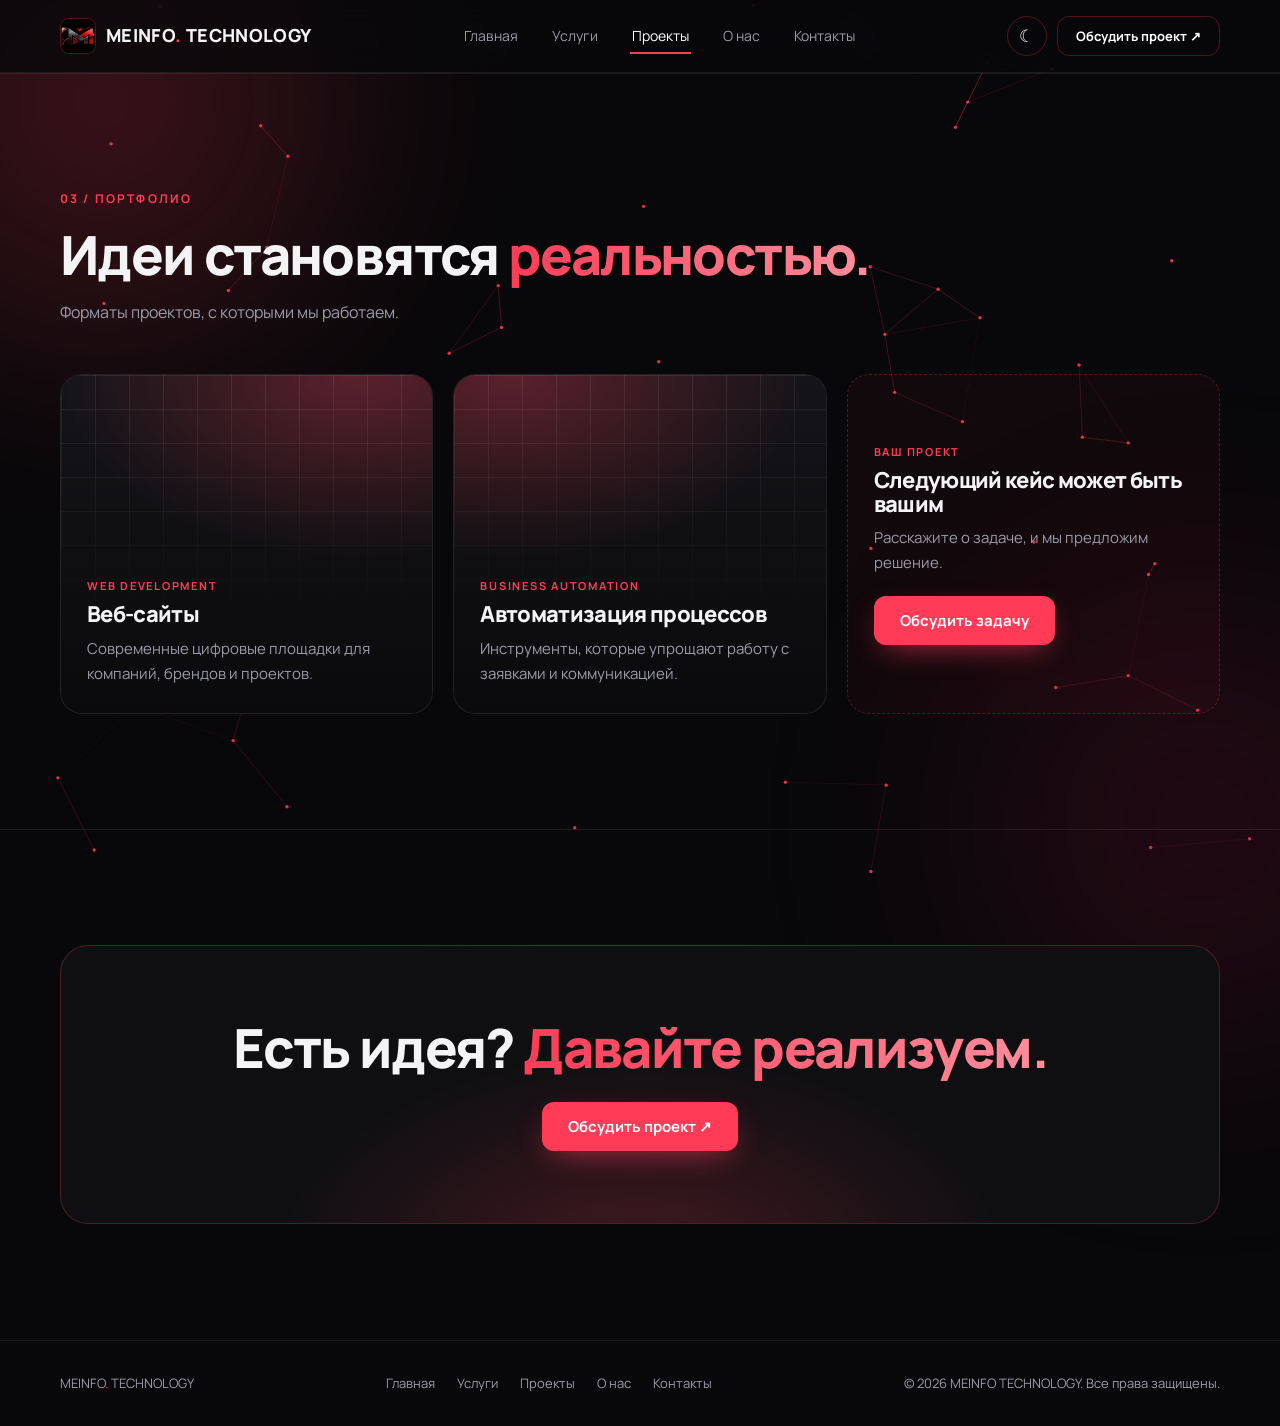
==== projects.html @ 15dbd553 "Add files via upload" ====
<!DOCTYPE html>
<html lang="ru">
<head>
<meta charset="utf-8">
<meta name="viewport" content="width=device-width, initial-scale=1">
<title>Проекты — MEINFO TECHNOLOGY</title>
<meta name="description" content="Форматы проектов MEINFO TECHNOLOGY: веб-сайты и автоматизация бизнес-процессов.">
<meta name="theme-color" content="#08080a">
<link rel="canonical" href="https://nicitosacom-pixel.github.io/meinfo-technology/projects.html">
<meta property="og:type" content="website">
<meta property="og:title" content="Проекты — MEINFO TECHNOLOGY">
<meta property="og:description" content="Форматы проектов MEINFO TECHNOLOGY: веб-сайты и автоматизация бизнес-процессов.">
<meta property="og:url" content="https://nicitosacom-pixel.github.io/meinfo-technology/projects.html">
<meta property="og:image" content="https://nicitosacom-pixel.github.io/meinfo-technology/og.jpg">
<meta name="twitter:card" content="summary_large_image">
<link rel="icon" type="image/png" href="favicon.png">
<link rel="apple-touch-icon" href="apple-touch-icon.png">
<link rel="preconnect" href="https://fonts.googleapis.com">
<link rel="preconnect" href="https://fonts.gstatic.com" crossorigin>
<link href="https://fonts.googleapis.com/css2?family=Manrope:wght@400;500;600;700;800&display=swap" rel="stylesheet">
<script>document.documentElement.className='js'</script>
<link rel="stylesheet" href="style.css">
</head>
<body>
<canvas id="fx" aria-hidden="true"></canvas><div class="au a1"></div><div class="au a2"></div><div class="cur" id="cur"></div><div class="pgb" id="pgb"></div>
<header class="nav"><div class="w">
<a class="logo" href="index.html"><img src="mark.webp" width="36" height="36" alt=""><span>MEINFO<i>.</i><span class="lt"> TECHNOLOGY</span></span></a>
<nav class="menu" aria-label="Разделы"><a href="index.html" data-nav="home">Главная</a><a href="services.html" data-nav="services">Услуги</a><a href="projects.html" data-nav="projects" class="on">Проекты</a><a href="about.html" data-nav="about">О нас</a><a href="contact.html" data-nav="contact">Контакты</a></nav>
<div class="nr"><button class="calm-b" id="calm" type="button" aria-pressed="false" aria-label="Спокойный режим: выключить анимации" title="Спокойный режим">☾</button><a class="btn" href="https://t.me/NKTIIA_1" target="_blank" rel="noopener">Обсудить проект ↗</a></div>
</div></header>
<main>
<section class="sec" id="projects">
  <div class="w">
    <p class="ey">03 / Портфолио</p>
    <h2 class="rv">Идеи становятся <span class="g">реальностью.</span></h2>
    <p class="lead">Форматы проектов, с которыми мы работаем.</p>
    <div class="g3">
      <article class="card pc rv"><div class="bgv b1" aria-hidden="true"></div><small>Web development</small><h3>Веб-сайты</h3><p>Современные цифровые площадки для компаний, брендов и проектов.</p></article>
      <article class="card pc rv"><div class="bgv b2" aria-hidden="true"></div><small>Business automation</small><h3>Автоматизация процессов</h3><p>Инструменты, которые упрощают работу с заявками и коммуникацией.</p></article>
      <article class="card pc inv rv"><small>Ваш проект</small><h3>Следующий кейс может быть вашим</h3><p>Расскажите о задаче, и мы предложим решение.</p><a class="btn" href="contact.html">Обсудить задачу</a></article>
    </div>
  </div>
</section>
<section class="sec"><div class="w"><div class="ct cta rv"><h2>Есть идея? <span class="g">Давайте реализуем.</span></h2><a class="btn" href="contact.html">Обсудить проект ↗</a></div></div></section>
</main>
<footer><div class="w"><span>MEINFO<span style="color:var(--red)">.</span> TECHNOLOGY</span><nav class="fl" aria-label="Нижнее меню"><a href="index.html">Главная</a><a href="services.html">Услуги</a><a href="projects.html">Проекты</a><a href="about.html">О нас</a><a href="contact.html">Контакты</a></nav><span>© 2026 MEINFO TECHNOLOGY. Все права защищены.</span></div></footer>
<script src="app.js" defer></script>
</body>
</html>
---- style.css ----
:root{--bg:#08080a;--card:#0f0f12;--red:#ff3b57;--red2:#ff8e9c;--line:rgba(255,255,255,.08);--mut:#9b9ba8;--rl:rgba(255,59,87,.28)}
*{box-sizing:border-box;margin:0;padding:0}
html{scroll-behavior:smooth;scroll-padding-top:84px}
@media(max-width:799px){html{scroll-padding-top:130px}}
body{background:var(--bg);color:#f4f4f6;font:400 16px/1.65 Manrope,system-ui,sans-serif;-webkit-font-smoothing:antialiased;overflow-x:hidden}
a{color:inherit;text-decoration:none}
:focus-visible{outline:2px solid var(--red);outline-offset:3px}
img{display:block;max-width:100%}
.w{width:min(1160px,100% - 40px);margin-inline:auto}
h1,h2,h3{font-weight:800;letter-spacing:-.03em;line-height:1.08}
h2{font-size:clamp(30px,4.6vw,54px)}
.g{background:linear-gradient(90deg,var(--red),var(--red2),var(--red));background-size:200% 100%;-webkit-background-clip:text;background-clip:text;color:transparent;animation:gs 4s linear infinite}
.ey{font-size:12px;font-weight:700;letter-spacing:.18em;text-transform:uppercase;color:var(--red);margin-bottom:16px}
.sec{padding:clamp(64px,9vw,120px) 0;border-top:1px solid var(--line)}
.lead{color:var(--mut);max-width:560px;margin-top:16px}
.btn{display:inline-flex;align-items:center;gap:8px;padding:14px 26px;border-radius:12px;font:700 15px Manrope,sans-serif;background:var(--red);color:#fff;border:0;cursor:pointer;box-shadow:0 10px 30px -10px rgba(255,59,87,.7);transition:transform .2s,box-shadow .2s}
.btn:hover{transform:translateY(-2px);box-shadow:0 16px 36px -10px rgba(255,59,87,.9)}
.btn.o{background:transparent;border:1px solid var(--line);box-shadow:none}
.btn.o:hover{border-color:var(--red)}

/* nav */
.nav{position:sticky;top:0;z-index:20;background:rgba(8,8,10,.8);backdrop-filter:blur(14px);-webkit-backdrop-filter:blur(14px);border-bottom:1px solid var(--line)}
.nav .w{display:flex;align-items:center;justify-content:space-between;flex-wrap:wrap;gap:10px;padding:12px 0}
@media(min-width:800px){.nav .w{flex-wrap:nowrap;height:72px;padding:0}}
.logo{display:flex;align-items:center;gap:10px;font-weight:800;letter-spacing:.02em;font-size:18px}
.logo img{border-radius:9px;border:1px solid var(--rl)}
.logo i{color:var(--red);font-style:normal}
.nav .btn{white-space:nowrap}
@media(max-width:560px){.lt{display:none}.logo{font-size:17px}}
.menu{display:flex;order:3;width:100%;gap:8px;overflow-x:auto;font-size:14px;color:var(--mut);scrollbar-width:none}
.menu a{padding:8px 14px;border-radius:99px;border:1px solid var(--line);white-space:nowrap;transition:.25s}
.menu a.on{color:#fff;border-color:var(--red);background:rgba(255,59,87,.14);box-shadow:0 0 18px -4px var(--red)}
.menu a:hover{color:#fff}
@media(min-width:800px){.menu{order:0;width:auto;overflow:visible;gap:30px}.menu a{border:0;border-radius:0;padding:6px 2px;background:none!important;box-shadow:none!important}.menu a.on{box-shadow:inset 0 -2px 0 var(--red)!important}}
.nav .btn{padding:10px 18px;font-size:13px;background:transparent;border:1px solid var(--rl);box-shadow:none}
.nav .btn:hover{background:var(--red)}

/* hero */
.hero{padding:clamp(48px,8vw,96px) 0;background:radial-gradient(700px 420px at 85% 0,rgba(255,59,87,.16),transparent 70%)}
.hg{display:grid;gap:48px;align-items:center}
@media(min-width:960px){.hg{grid-template-columns:1.05fr .95fr}}
.pill{display:inline-flex;align-items:center;gap:10px;font-size:11px;font-weight:700;letter-spacing:.18em;text-transform:uppercase;color:var(--red);border:1px solid var(--rl);background:rgba(255,59,87,.07);padding:8px 16px;border-radius:99px}
.pill::before{content:"";width:6px;height:6px;border-radius:50%;background:var(--red);box-shadow:0 0 10px var(--red)}
h1{font-size:clamp(38px,6vw,70px);margin:24px 0 22px;letter-spacing:-.035em}
.sub{color:var(--mut);font-size:17px;max-width:30em;margin-bottom:34px}
.row{display:flex;flex-wrap:wrap;gap:14px}
.hc{position:relative;aspect-ratio:1;border-radius:28px;overflow:hidden;transition:transform .15s}
.hc img{width:100%;height:100%;object-fit:cover}

/* marquee */
.mq{border-block:1px solid var(--line);overflow:hidden;padding:18px 0;color:var(--mut);font-weight:600;font-size:14px;white-space:nowrap}
.tr{display:inline-flex;animation:mq 30s linear infinite}
.tr span{padding-right:48px}
.tr span::before{content:"";display:inline-block;width:6px;height:6px;margin-right:14px;background:var(--red);border-radius:50%;vertical-align:middle}
@keyframes mq{to{transform:translateX(-50%)}}

/* cards */
.g3{display:grid;gap:20px;margin-top:48px}
@media(min-width:900px){.g3{grid-template-columns:repeat(3,1fr)}}
.card{position:relative;overflow:hidden;border-radius:22px;border:1px solid var(--line);background:var(--card);transition:transform .3s,border-color .3s}
.card:hover{transform:translateY(-5px);border-color:var(--rl)}
.card::after{content:"";position:absolute;inset:0;pointer-events:none;opacity:0;transition:opacity .3s;background:radial-gradient(320px circle at var(--x,50%) var(--y,50%),rgba(255,59,87,.16),transparent 60%)}
.card:hover::after{opacity:1}
.cb{padding:0 26px 28px}
.ic{width:46px;height:46px;border-radius:12px;background:rgba(255,59,87,.14);border:1px solid var(--rl);display:grid;place-items:center;color:var(--red);font-size:20px;margin:-23px 0 18px;position:relative;z-index:2;backdrop-filter:blur(6px);-webkit-backdrop-filter:blur(6px)}
.card h3{font-size:22px;margin-bottom:10px}
.card p{color:var(--mut);font-size:15px}
.vis{height:190px;display:flex;align-items:flex-end;gap:10px;padding:26px 26px 38px;overflow:hidden;border-bottom:1px solid var(--line);background:radial-gradient(260px 160px at 75% 15%,rgba(255,59,87,.26),transparent 70%),linear-gradient(#131318,#0c0c0f)}
.v1{flex-direction:column;align-items:stretch;justify-content:center}
.v1 i{display:block;height:12px;border-radius:6px;background:#24242b}
.v1 i:nth-child(1){width:52%;height:18px;background:linear-gradient(90deg,var(--red),var(--red2))}
.v1 i:nth-child(2){width:92%}.v1 i:nth-child(3){width:68%}
.v2 i{flex:1;height:var(--h);border-radius:6px 6px 0 0;background:linear-gradient(var(--red),rgba(255,59,87,.12))}
.v3{align-items:center;justify-content:center;gap:0}
.v3 i{flex:0 0 44px;height:44px;border-radius:50%;border:2px solid var(--red);background:rgba(255,59,87,.14)}
.v3 b{flex:0 0 64px;height:2px;background:linear-gradient(90deg,var(--red),var(--rl))}
.bgv{position:absolute;inset:0;background:radial-gradient(420px 260px at 80% 0,rgba(255,59,87,.3),transparent 70%),linear-gradient(#151519,#0a0a0c)}
.bgv.b2{background:radial-gradient(420px 260px at 15% 0,rgba(255,59,87,.3),transparent 70%),linear-gradient(#151519,#0a0a0c)}
.bgv::before{content:"";position:absolute;inset:0;background-image:linear-gradient(var(--line) 1px,transparent 1px),linear-gradient(90deg,var(--line) 1px,transparent 1px);background-size:34px 34px;-webkit-mask-image:linear-gradient(#000,transparent 75%);mask-image:linear-gradient(#000,transparent 75%)}
.pc{min-height:340px;display:flex;flex-direction:column;justify-content:flex-end;padding:26px}
.pc>*:not(.bgv){position:relative;z-index:2}
.pc small{color:var(--red);font-size:11px;font-weight:700;letter-spacing:.16em;text-transform:uppercase;margin-bottom:8px}
.pc.inv{border-style:dashed;border-color:var(--rl);justify-content:center;align-items:flex-start;background:rgba(255,59,87,.04)}
.pc.inv .btn{margin-top:20px}

/* automation demo */
.dg,.ab{display:grid;gap:48px;align-items:center}
@media(min-width:900px){.dg,.ab{grid-template-columns:1fr 1fr}}
.chat{background:var(--card);border:1px solid var(--line);border-radius:24px;padding:22px;display:grid;gap:12px;max-width:460px;width:100%;justify-self:center}
.ch{display:flex;align-items:center;gap:10px;padding-bottom:14px;border-bottom:1px solid var(--line);font-weight:700;font-size:14px}
.ch::before{content:"M";display:grid;place-items:center;width:34px;height:34px;border-radius:50%;background:var(--red);font-weight:800}
.msg{max-width:90%;padding:12px 16px;border-radius:16px 16px 16px 4px;background:#1a1a1f;font-size:14px;transition:opacity .5s,transform .5s}
.msg.out{margin-left:auto;border-radius:16px 16px 4px 16px;background:rgba(255,59,87,.16);border:1px solid var(--rl)}
.msg b{display:block;color:var(--red2);font-size:12px;margin-bottom:2px}
.js .msg{opacity:0;transform:translateY(10px)}
.js .chat.on .msg{opacity:1;transform:none}
.chat.on .msg:nth-child(2){transition-delay:.3s}
.chat.on .msg:nth-child(3){transition-delay:1.5s}
.chat.on .msg:nth-child(4){transition-delay:2.8s}

/* about / process */
.ap{border:1px solid var(--rl);background:rgba(255,59,87,.04);border-radius:22px;padding:30px}
.ap h3{font-size:20px;margin-bottom:10px}
.ap li{list-style:none;display:flex;gap:16px;padding:16px 0;border-top:1px solid var(--line);font-size:15px}
.ap li b{color:var(--red);flex:0 0 24px}
.steps{display:grid;margin-top:48px}
@media(min-width:900px){.steps{grid-template-columns:repeat(4,1fr);gap:20px}}
.st{border-top:2px solid var(--rl);padding:24px 8px 24px 0}
.st small{color:var(--red);font-weight:700;letter-spacing:.16em;font-size:12px}
.st h3{font-size:20px;margin:10px 0 8px}
.st p{color:var(--mut);font-size:14px}

/* faq */
.fq{margin-top:40px;max-width:780px}
details{border-top:1px solid var(--line);padding:22px 0}
details:last-child{border-bottom:1px solid var(--line)}
summary{cursor:pointer;font-weight:700;font-size:18px;list-style:none;display:flex;justify-content:space-between;gap:16px}
summary::-webkit-details-marker{display:none}
summary::after{content:"+";font-size:26px;line-height:1;color:var(--red)}
details[open] summary::after{content:"–"}
details p{color:var(--mut);margin-top:12px;max-width:34em}

/* contact */
.ct{border:1px solid var(--rl);border-radius:28px;padding:clamp(28px,6vw,72px);background:radial-gradient(520px 300px at 50% 115%,rgba(255,59,87,.22),transparent 70%),var(--card)}
.cg{display:grid;gap:40px}
@media(min-width:900px){.cg{grid-template-columns:1fr 1fr;gap:64px}}
form{display:grid;gap:12px}
input,textarea{width:100%;background:rgba(255,255,255,.04);border:1px solid var(--line);border-radius:12px;padding:14px 16px;color:#fff;font:inherit}
input:focus,textarea:focus{outline:0;border-color:var(--red)}
textarea{min-height:110px;resize:vertical}
.chips{display:flex;flex-wrap:wrap;gap:8px}
.chip{padding:9px 16px;border-radius:99px;border:1px solid var(--line);background:transparent;color:var(--mut);font:600 14px Manrope,sans-serif;cursor:pointer}
.chip[aria-pressed=true]{border-color:var(--red);color:#fff;background:rgba(255,59,87,.14)}
.note{font-size:13px;color:var(--mut);min-height:20px}
.lk{display:flex;flex-wrap:wrap;gap:10px;margin-top:28px}
.lk a{padding:9px 16px;border:1px solid var(--line);border-radius:10px;font-size:13px;color:var(--mut)}
.lk a:hover{color:#fff;border-color:var(--rl)}
footer{border-top:1px solid var(--line);padding:32px 0;font-size:13px;color:var(--mut)}
footer .w{display:flex;flex-wrap:wrap;justify-content:space-between;gap:12px}

.js .rv{opacity:0;transform:translateY(22px);transition:opacity .7s,transform .7s}
.js .rv.in{opacity:1;transform:none}
.js .card.rv{transition:opacity .7s,transform .35s,border-color .3s}
.js .card.rv.in:hover{transform:translateY(-5px)}
@media(prefers-reduced-motion:reduce){*{transition:none!important;animation:none!important;scroll-behavior:auto!important}.js .rv,.js .msg{opacity:1;transform:none}}

/* ===== motion & glow ===== */
@property --a{syntax:"<angle>";initial-value:0deg;inherits:false}
@keyframes gs{to{background-position:-200% 0}}
@keyframes sp{to{--a:360deg}}
@keyframes fl{50%{transform:translateY(-12px)}}
@keyframes dr{to{transform:translate(12vmax,8vmax) scale(1.15)}}
@keyframes sh{to{left:160%}}
@keyframes pu{50%{box-shadow:0 10px 46px -4px rgba(255,59,87,1)}}
@keyframes bl{50%{opacity:0}}
@keyframes vin{from{opacity:0;transform:translateY(26px);filter:blur(6px)}}
@keyframes pi{50%{box-shadow:0 0 22px 2px rgba(255,59,87,.55)}}
main,footer{position:relative;z-index:1}
#fx{position:fixed;inset:0;width:100%;height:100%;z-index:0;pointer-events:none}
.au{position:fixed;z-index:0;width:60vmax;height:60vmax;border-radius:50%;filter:blur(90px);opacity:.26;pointer-events:none;background:radial-gradient(circle,var(--red),transparent 65%);animation:dr 18s ease-in-out infinite alternate}
.au.a1{left:-22vmax;top:-22vmax}
.au.a2{right:-24vmax;bottom:-24vmax;background:radial-gradient(circle,#b0124a,transparent 65%);opacity:.2;animation-duration:25s}
.cur{position:fixed;left:0;top:0;width:480px;height:480px;margin:-240px 0 0 -240px;border-radius:50%;pointer-events:none;z-index:2;background:radial-gradient(circle,rgba(255,59,87,.15),transparent 65%);mix-blend-mode:screen;opacity:0;transition:opacity .4s}
@media(hover:none){.cur{display:none}}
.pgb{position:fixed;top:0;left:0;right:0;height:3px;z-index:40;transform-origin:0 50%;transform:scaleX(0);background:linear-gradient(90deg,var(--red),var(--red2));box-shadow:0 0 12px var(--red)}
main{animation:vin .7s cubic-bezier(.2,.8,.2,1)}
@view-transition{navigation:auto}
.nr{display:flex;align-items:center;gap:10px}
.calm-b{width:40px;height:40px;border-radius:50%;border:1px solid var(--rl);background:transparent;color:#fff;font-size:17px;cursor:pointer;transition:.25s}
.calm-b:hover,.calm-b[aria-pressed=true]{background:var(--red);box-shadow:0 0 18px var(--red)}
.hw{width:100%;max-width:560px;justify-self:center;padding:2px;border-radius:30px;background:conic-gradient(from var(--a),rgba(255,59,87,.12) 0 50%,var(--red) 80%,var(--red2) 92%,rgba(255,59,87,.12));animation:sp 4s linear infinite,fl 6s ease-in-out infinite;filter:drop-shadow(0 0 42px rgba(255,59,87,.35))}
.rot{font-size:clamp(18px,2.4vw,24px);font-weight:700;margin:-4px 0 20px;min-height:1.6em}
.rot b{color:var(--red2)}
.caret{display:inline-block;width:2px;height:1.1em;background:var(--red);margin-left:3px;vertical-align:-.15em;animation:bl 1s steps(1) infinite}
.btn{position:relative;overflow:hidden}
main .btn:not(.o){animation:pu 2.4s ease-in-out infinite}
main .btn:not(.o)::after{content:"";position:absolute;top:0;left:-120%;width:60%;height:100%;background:linear-gradient(100deg,transparent,rgba(255,255,255,.4),transparent);transform:skewX(-20deg);animation:sh 3.6s infinite}
.ic{animation:pi 3s ease-in-out infinite}
.tls{display:grid;gap:16px;margin-top:40px}
@media(min-width:700px){.tls{grid-template-columns:repeat(2,1fr)}}
@media(min-width:1000px){.tls{grid-template-columns:repeat(4,1fr)}}
.tl{display:block;padding:26px}
.tl .ic{margin:0 0 18px}
.calm .au,.calm #fx,.calm .cur,.calm .pgb{display:none}
.calm *,.calm *::before,.calm *::after{animation:none!important;transition-duration:.01ms!important}
.calm .caret{display:none}
@media(max-width:799px){.menu{justify-content:space-between;gap:4px;font-size:13px}.menu a{padding:8px 12px}.menu a[data-nav=home]{display:none}}
/* contact cards */
.cs{display:grid;gap:16px;margin:40px 0 24px}
@media(min-width:700px){.cs{grid-template-columns:repeat(2,1fr)}}
.ci{display:flex;align-items:center;gap:18px;padding:22px 24px}
.bx{flex:0 0 58px;height:58px;border-radius:16px;display:grid;place-items:center;background:rgba(255,59,87,.12);border:1px solid var(--rl);color:var(--red);transition:.3s}
.bx svg{width:26px;height:26px;stroke:currentColor;fill:none;stroke-width:1.8;stroke-linecap:round;stroke-linejoin:round}
.ci .tx{min-width:0;flex:1}
.ci small{display:block;color:var(--mut);font-size:12px;font-weight:700;letter-spacing:.14em;text-transform:uppercase}
.ci b{display:block;font-size:clamp(17px,2.2vw,21px);letter-spacing:-.01em;overflow-wrap:anywhere}
.ci em{display:block;font-style:normal;color:var(--mut);font-size:14px}
.ci .go{flex:0 0 36px;height:36px;border-radius:50%;border:1px solid var(--line);display:grid;place-items:center;color:var(--mut);transition:.3s}
.ci:hover .go{background:var(--red);border-color:var(--red);color:#fff;transform:rotate(45deg)}
.ci:hover .bx{background:var(--red);color:#fff;box-shadow:0 0 22px -4px var(--red)}
.ci.pri{border-color:var(--rl);background:linear-gradient(135deg,rgba(255,59,87,.16),var(--card))}
.ci.pri .bx{background:var(--red);color:#fff}
.fh{font-size:clamp(24px,3.2vw,34px);margin-bottom:6px}
.ct .ey{margin-bottom:12px}

/* pages */
.g3x{display:grid;gap:16px;margin-top:40px}
@media(min-width:900px){.g3x{grid-template-columns:repeat(3,1fr)}}
.sv{padding:28px}
.sv .bx{margin-bottom:20px;width:58px}
.sv h3{font-size:22px;margin-bottom:10px}
.sv p{color:var(--mut);font-size:15px}
.sv ul{list-style:none;margin-top:16px;display:grid;gap:8px;font-size:15px}
.sv li::before{content:"";display:inline-block;width:7px;height:7px;border-radius:2px;background:var(--red);margin-right:12px}
.sv:hover .bx{background:var(--red);color:#fff;box-shadow:0 0 22px -4px var(--red)}
.bx.n{font:800 22px Manrope,sans-serif}
.cs.one{grid-template-columns:1fr;max-width:820px}
.cta{text-align:center;display:grid;justify-items:center;gap:26px}
.fl{display:flex;flex-wrap:wrap;gap:8px 22px}
.fl a:hover{color:#fff}
.pg-h{padding-top:clamp(48px,7vw,88px)}
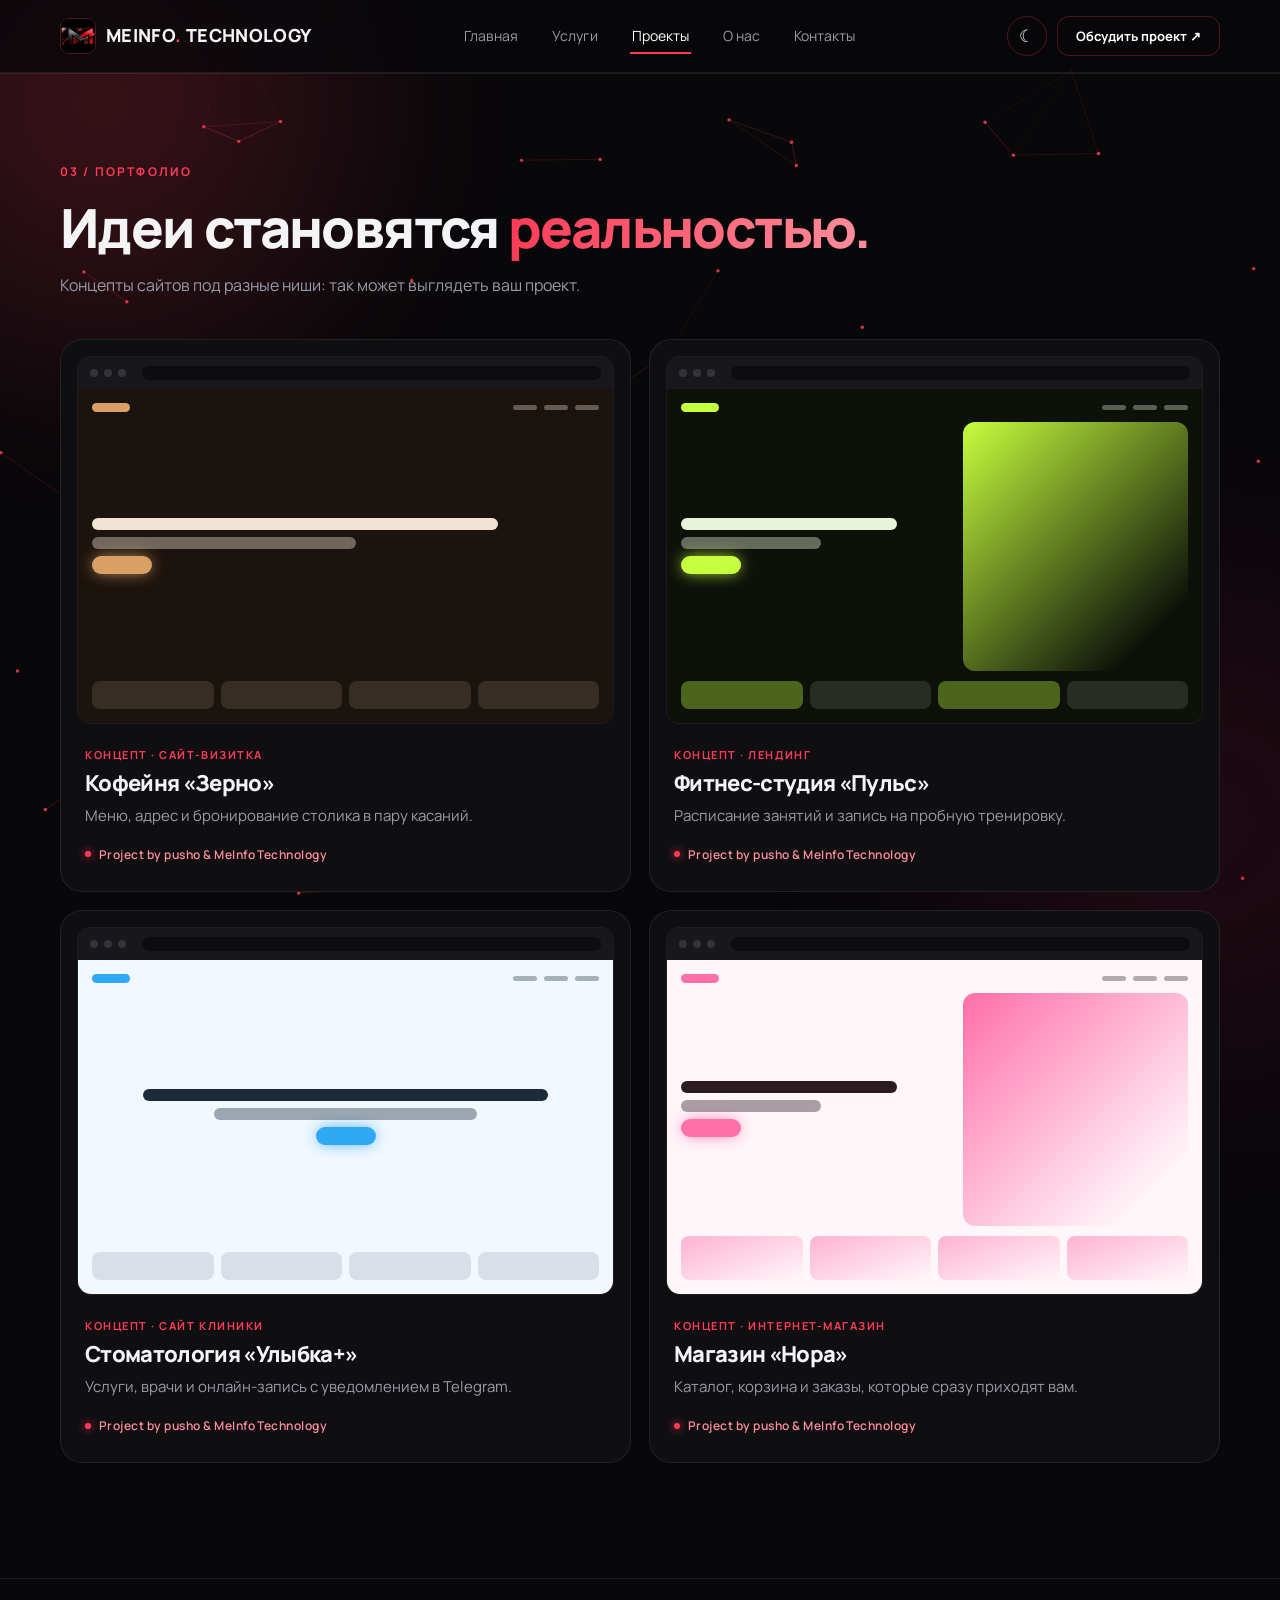
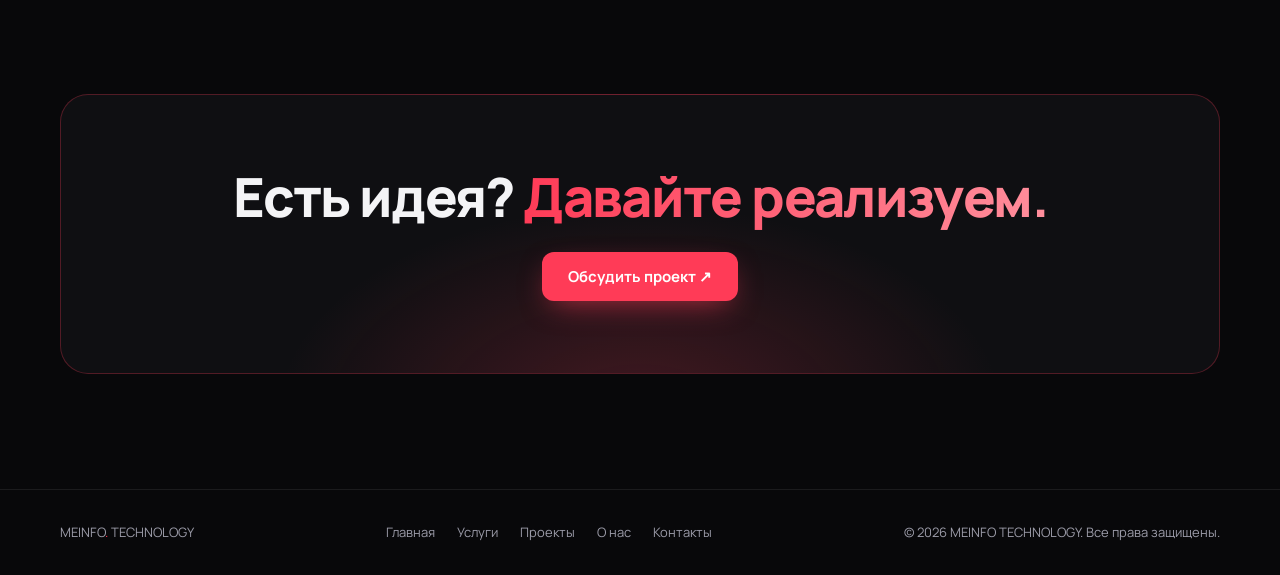
==== commit 0fcb921d: "Add files via upload" ====
--- a/projects.html
+++ b/projects.html
@@ -29,18 +29,7 @@
 <div class="nr"><button class="calm-b" id="calm" type="button" aria-pressed="false" aria-label="Спокойный режим: выключить анимации" title="Спокойный режим">☾</button><a class="btn" href="https://t.me/NKTIIA_1" target="_blank" rel="noopener">Обсудить проект ↗</a></div>
 </div></header>
 <main>
-<section class="sec" id="projects">
-  <div class="w">
-    <p class="ey">03 / Портфолио</p>
-    <h2 class="rv">Идеи становятся <span class="g">реальностью.</span></h2>
-    <p class="lead">Форматы проектов, с которыми мы работаем.</p>
-    <div class="g3">
-      <article class="card pc rv"><div class="bgv b1" aria-hidden="true"></div><small>Web development</small><h3>Веб-сайты</h3><p>Современные цифровые площадки для компаний, брендов и проектов.</p></article>
-      <article class="card pc rv"><div class="bgv b2" aria-hidden="true"></div><small>Business automation</small><h3>Автоматизация процессов</h3><p>Инструменты, которые упрощают работу с заявками и коммуникацией.</p></article>
-      <article class="card pc inv rv"><small>Ваш проект</small><h3>Следующий кейс может быть вашим</h3><p>Расскажите о задаче, и мы предложим решение.</p><a class="btn" href="contact.html">Обсудить задачу</a></article>
-    </div>
-  </div>
-</section>
+<section class="sec pg-h" id="projects"><div class="w"><p class="ey">03 / Портфолио</p><h2 class="rv">Идеи становятся <span class="g">реальностью.</span></h2><p class="lead">Концепты сайтов под разные ниши: так может выглядеть ваш проект.</p><div class="wg"><article class="card wk rv l1" style="--bg:#1b130d;--t:#f1e3d3;--c:#d9a066"><div class="shot" aria-hidden="true"><div class="br"><i></i><i></i><i></i><span></span></div><div class="scr"><div class="nv"><b></b><u></u><u></u><u></u></div><div class="hr"><div><s class="t1"></s><s class="t2"></s><em></em></div><div class="pic"></div></div><div class="cd"><i></i><i></i><i></i><i></i></div></div></div><div class="wi"><small>Концепт · сайт-визитка</small><h3>Кофейня «Зерно»</h3><p>Меню, адрес и бронирование столика в пару касаний.</p><span class="by">Project by pusho &amp; MeInfo Technology</span></div></article><article class="card wk rv l2" style="--bg:#0d110a;--t:#e9f3d8;--c:#c6ff3d"><div class="shot" aria-hidden="true"><div class="br"><i></i><i></i><i></i><span></span></div><div class="scr"><div class="nv"><b></b><u></u><u></u><u></u></div><div class="hr"><div><s class="t1"></s><s class="t2"></s><em></em></div><div class="pic"></div></div><div class="cd"><i></i><i></i><i></i><i></i></div></div></div><div class="wi"><small>Концепт · лендинг</small><h3>Фитнес-студия «Пульс»</h3><p>Расписание занятий и запись на пробную тренировку.</p><span class="by">Project by pusho &amp; MeInfo Technology</span></div></article><article class="card wk rv l3" style="--bg:#f2f8ff;--t:#1b2b3a;--c:#2fa8f5"><div class="shot" aria-hidden="true"><div class="br"><i></i><i></i><i></i><span></span></div><div class="scr"><div class="nv"><b></b><u></u><u></u><u></u></div><div class="hr"><div><s class="t1"></s><s class="t2"></s><em></em></div><div class="pic"></div></div><div class="cd"><i></i><i></i><i></i><i></i></div></div></div><div class="wi"><small>Концепт · сайт клиники</small><h3>Стоматология «Улыбка+»</h3><p>Услуги, врачи и онлайн-запись с уведомлением в Telegram.</p><span class="by">Project by pusho &amp; MeInfo Technology</span></div></article><article class="card wk rv l4" style="--bg:#fff6fa;--t:#2a1a22;--c:#ff6fa8"><div class="shot" aria-hidden="true"><div class="br"><i></i><i></i><i></i><span></span></div><div class="scr"><div class="nv"><b></b><u></u><u></u><u></u></div><div class="hr"><div><s class="t1"></s><s class="t2"></s><em></em></div><div class="pic"></div></div><div class="cd"><i></i><i></i><i></i><i></i></div></div></div><div class="wi"><small>Концепт · интернет-магазин</small><h3>Магазин «Нора»</h3><p>Каталог, корзина и заказы, которые сразу приходят вам.</p><span class="by">Project by pusho &amp; MeInfo Technology</span></div></article></div></div></section>
 <section class="sec"><div class="w"><div class="ct cta rv"><h2>Есть идея? <span class="g">Давайте реализуем.</span></h2><a class="btn" href="contact.html">Обсудить проект ↗</a></div></div></section>
 </main>
 <footer><div class="w"><span>MEINFO<span style="color:var(--red)">.</span> TECHNOLOGY</span><nav class="fl" aria-label="Нижнее меню"><a href="index.html">Главная</a><a href="services.html">Услуги</a><a href="projects.html">Проекты</a><a href="about.html">О нас</a><a href="contact.html">Контакты</a></nav><span>© 2026 MEINFO TECHNOLOGY. Все права защищены.</span></div></footer>
--- a/style.css
+++ b/style.css
@@ -219,3 +219,35 @@
 .fl{display:flex;flex-wrap:wrap;gap:8px 22px}
 .fl a:hover{color:#fff}
 .pg-h{padding-top:clamp(48px,7vw,88px)}
+
+/* portfolio gallery */
+.wg{display:grid;gap:18px;margin-top:40px}
+@media(min-width:760px){.wg{grid-template-columns:repeat(2,1fr)}}
+.wk .shot{margin:16px 16px 0;border-radius:14px;overflow:hidden;border:1px solid var(--line);background:#0b0b0e;transition:transform .5s}
+.wk:hover .shot{transform:translateY(-4px) scale(1.02)}
+.br{display:flex;align-items:center;gap:6px;padding:9px 12px;background:#17171c}
+.br i{width:8px;height:8px;border-radius:50%;background:#33333b}
+.br span{flex:1;height:14px;margin-left:10px;border-radius:7px;background:#0d0d10}
+.scr{aspect-ratio:16/10;background:var(--bg);padding:14px;display:grid;grid-template-rows:auto 1fr auto;gap:10px}
+.nv{display:flex;gap:7px;align-items:center}
+.nv b{width:38px;height:9px;border-radius:5px;background:var(--c)}
+.nv u{width:24px;height:5px;border-radius:3px;background:var(--t);opacity:.35}
+.nv b+u{margin-left:auto}
+.hr{display:grid;grid-template-columns:1.2fr 1fr;gap:12px;align-items:center}
+.hr div:first-child{display:grid;gap:7px}
+.hr s{display:block;height:12px;border-radius:6px;background:var(--t)}
+.hr .t1{width:80%}.hr .t2{width:52%;opacity:.4}
+.hr em{width:60px;height:18px;border-radius:9px;background:var(--c);box-shadow:0 0 16px -2px var(--c)}
+.pic{height:100%;min-height:54px;border-radius:12px;background:linear-gradient(135deg,var(--c),transparent 85%)}
+.l1 .hr,.l3 .hr{grid-template-columns:1fr}.l1 .pic{display:none}
+.l3 .hr{text-align:center;justify-items:center}.l3 .hr div:first-child{justify-items:center;width:100%}.l3 .pic{display:none}
+.cd{display:grid;grid-template-columns:repeat(4,1fr);gap:7px}
+.cd i{height:28px;border-radius:8px;background:var(--t);opacity:.12}
+.l4 .cd i{height:44px;background:linear-gradient(160deg,var(--c),transparent);opacity:.5}
+.l2 .cd i:nth-child(odd){background:var(--c);opacity:.35}
+.wi{padding:22px 24px 26px}
+.wi small{display:block;color:var(--red);font-size:11px;font-weight:700;letter-spacing:.14em;text-transform:uppercase;margin-bottom:8px}
+.wi h3{font-size:22px;margin-bottom:8px}
+.wi p{color:var(--mut);font-size:15px}
+.by{display:inline-flex;align-items:center;gap:8px;margin-top:16px;font-size:12px;font-weight:600;letter-spacing:.04em;color:var(--red2)}
+.by::before{content:"";width:6px;height:6px;border-radius:50%;background:var(--red);box-shadow:0 0 8px var(--red)}
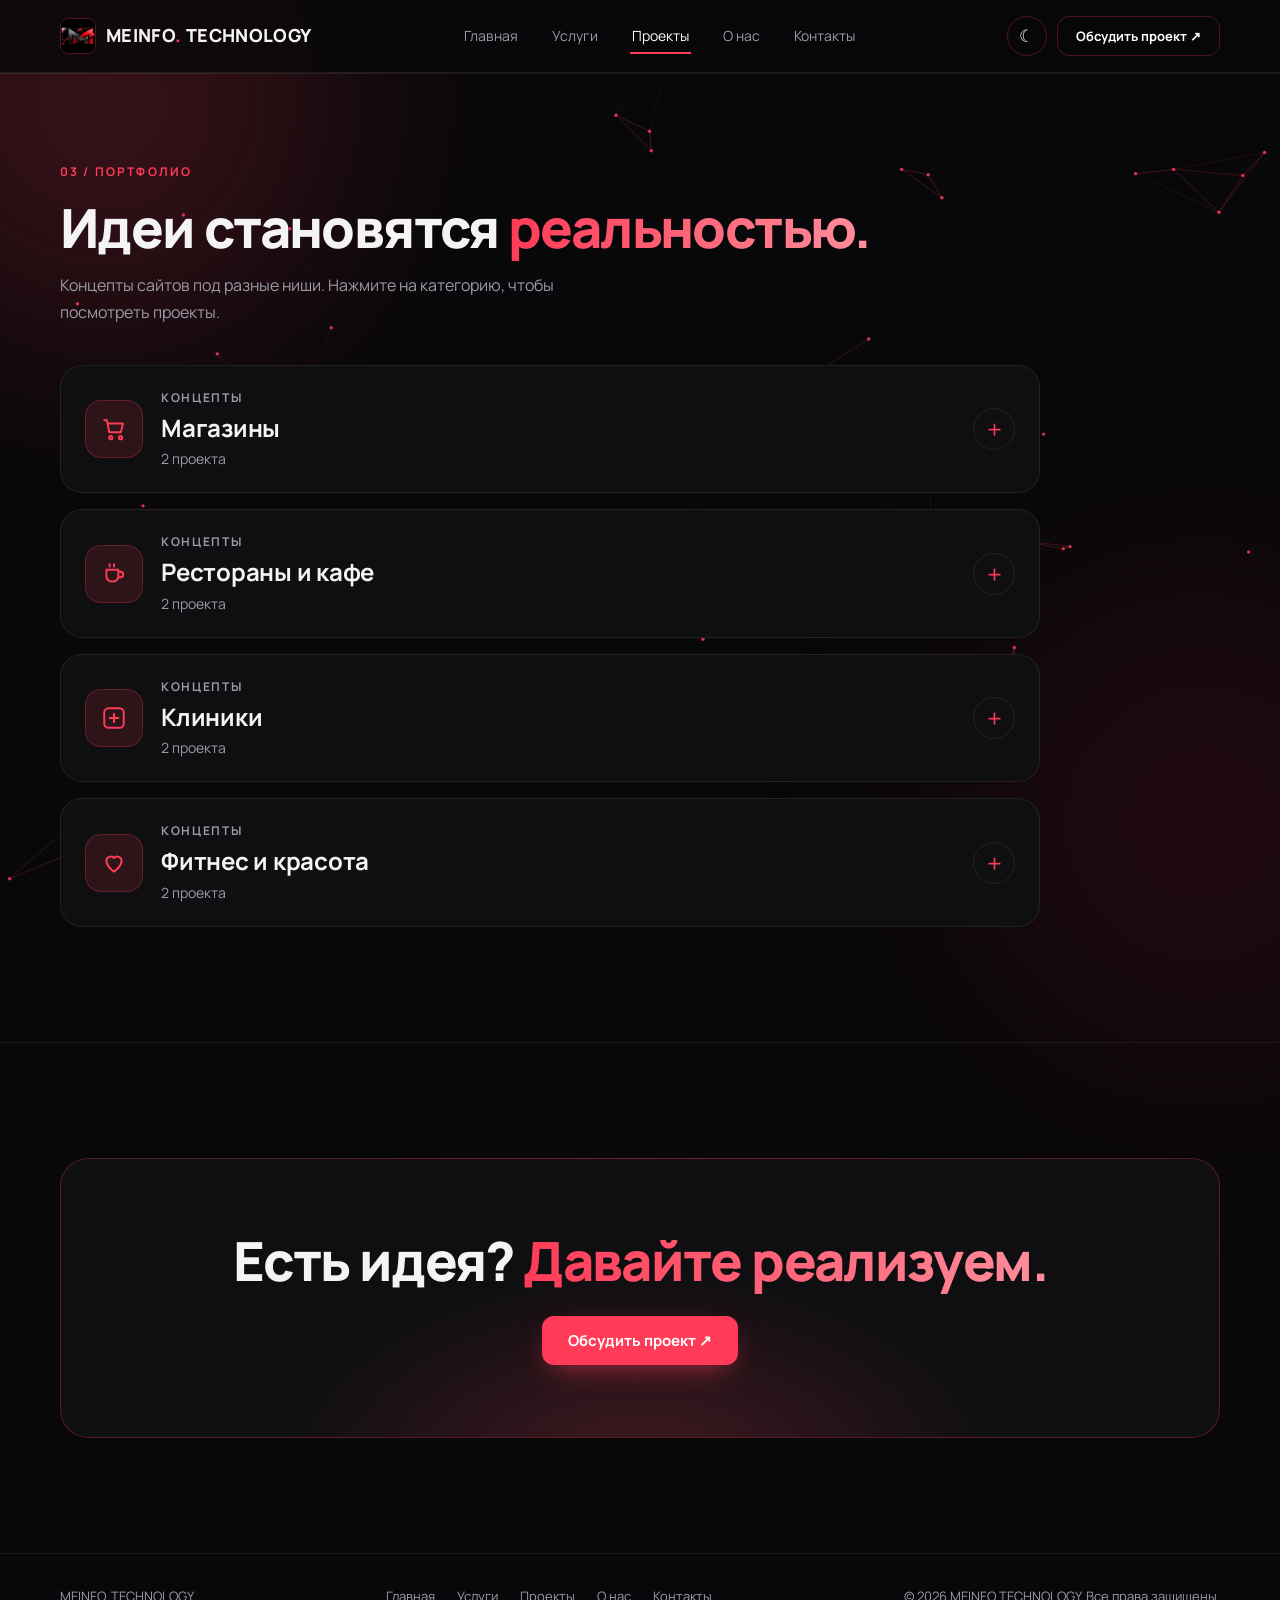
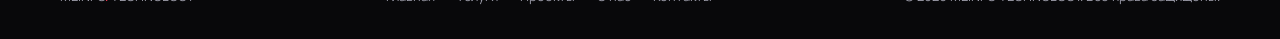
==== commit ba826972: "Add files via upload" ====
--- a/projects.html
+++ b/projects.html
@@ -29,10 +29,11 @@
 <div class="nr"><button class="calm-b" id="calm" type="button" aria-pressed="false" aria-label="Спокойный режим: выключить анимации" title="Спокойный режим">☾</button><a class="btn" href="https://t.me/NKTIIA_1" target="_blank" rel="noopener">Обсудить проект ↗</a></div>
 </div></header>
 <main>
-<section class="sec pg-h" id="projects"><div class="w"><p class="ey">03 / Портфолио</p><h2 class="rv">Идеи становятся <span class="g">реальностью.</span></h2><p class="lead">Концепты сайтов под разные ниши: так может выглядеть ваш проект.</p><div class="wg"><article class="card wk rv l1" style="--bg:#1b130d;--t:#f1e3d3;--c:#d9a066"><div class="shot" aria-hidden="true"><div class="br"><i></i><i></i><i></i><span></span></div><div class="scr"><div class="nv"><b></b><u></u><u></u><u></u></div><div class="hr"><div><s class="t1"></s><s class="t2"></s><em></em></div><div class="pic"></div></div><div class="cd"><i></i><i></i><i></i><i></i></div></div></div><div class="wi"><small>Концепт · сайт-визитка</small><h3>Кофейня «Зерно»</h3><p>Меню, адрес и бронирование столика в пару касаний.</p><span class="by">Project by pusho &amp; MeInfo Technology</span></div></article><article class="card wk rv l2" style="--bg:#0d110a;--t:#e9f3d8;--c:#c6ff3d"><div class="shot" aria-hidden="true"><div class="br"><i></i><i></i><i></i><span></span></div><div class="scr"><div class="nv"><b></b><u></u><u></u><u></u></div><div class="hr"><div><s class="t1"></s><s class="t2"></s><em></em></div><div class="pic"></div></div><div class="cd"><i></i><i></i><i></i><i></i></div></div></div><div class="wi"><small>Концепт · лендинг</small><h3>Фитнес-студия «Пульс»</h3><p>Расписание занятий и запись на пробную тренировку.</p><span class="by">Project by pusho &amp; MeInfo Technology</span></div></article><article class="card wk rv l3" style="--bg:#f2f8ff;--t:#1b2b3a;--c:#2fa8f5"><div class="shot" aria-hidden="true"><div class="br"><i></i><i></i><i></i><span></span></div><div class="scr"><div class="nv"><b></b><u></u><u></u><u></u></div><div class="hr"><div><s class="t1"></s><s class="t2"></s><em></em></div><div class="pic"></div></div><div class="cd"><i></i><i></i><i></i><i></i></div></div></div><div class="wi"><small>Концепт · сайт клиники</small><h3>Стоматология «Улыбка+»</h3><p>Услуги, врачи и онлайн-запись с уведомлением в Telegram.</p><span class="by">Project by pusho &amp; MeInfo Technology</span></div></article><article class="card wk rv l4" style="--bg:#fff6fa;--t:#2a1a22;--c:#ff6fa8"><div class="shot" aria-hidden="true"><div class="br"><i></i><i></i><i></i><span></span></div><div class="scr"><div class="nv"><b></b><u></u><u></u><u></u></div><div class="hr"><div><s class="t1"></s><s class="t2"></s><em></em></div><div class="pic"></div></div><div class="cd"><i></i><i></i><i></i><i></i></div></div></div><div class="wi"><small>Концепт · интернет-магазин</small><h3>Магазин «Нора»</h3><p>Каталог, корзина и заказы, которые сразу приходят вам.</p><span class="by">Project by pusho &amp; MeInfo Technology</span></div></article></div></div></section>
+<section class="sec pg-h" id="projects"><div class="w"><p class="ey">03 / Портфолио</p><h2 class="rv">Идеи становятся <span class="g">реальностью.</span></h2><p class="lead">Концепты сайтов под разные ниши. Нажмите на категорию, чтобы посмотреть проекты.</p><div class="cats"><article class="card cat rv"><button class="cat-h" type="button" aria-expanded="false" aria-controls="c1"><span class="bx"><svg viewBox="0 0 24 24" aria-hidden="true"><circle cx="9" cy="20" r="1.5"/><circle cx="18" cy="20" r="1.5"/><path d="M3 4h2.5l2.2 11h10.6l2-8H6.5"/></svg></span><span class="tx"><small>Концепты</small><b>Магазины</b><em>2 проекта</em></span><span class="pl" aria-hidden="true">+</span></button><div class="cat-p" id="c1"><div class="cat-i"><div class="gal"><figure><button class="th" type="button" data-full="pr-shop-nora.webp"><img src="pr-shop-nora.webp" alt="Концепт сайта магазина одежды «Нора»" width="1100" height="688" loading="lazy"></button><figcaption><b>«Нора»</b><span>Интернет-магазин одежды</span><span class="by">Project by pusho &amp; MeInfo Technology</span></figcaption></figure><figure><button class="th" type="button" data-full="pr-shop-tehno.webp"><img src="pr-shop-tehno.webp" alt="Концепт сайта магазина электроники «Техно-Бокс»" width="1100" height="688" loading="lazy"></button><figcaption><b>«Техно-Бокс»</b><span>Интернет-магазин электроники</span><span class="by">Project by pusho &amp; MeInfo Technology</span></figcaption></figure></div></div></div></article><article class="card cat rv"><button class="cat-h" type="button" aria-expanded="false" aria-controls="c2"><span class="bx"><svg viewBox="0 0 24 24" aria-hidden="true"><path d="M5 8h11v6a5 5 0 0 1-5 5H10a5 5 0 0 1-5-5zM16 10h2a2.5 2.5 0 0 1 0 5h-2M8 3v2M12 3v2"/></svg></span><span class="tx"><small>Концепты</small><b>Рестораны и кафе</b><em>2 проекта</em></span><span class="pl" aria-hidden="true">+</span></button><div class="cat-p" id="c2"><div class="cat-i"><div class="gal"><figure><button class="th" type="button" data-full="pr-cafe-zerno.webp"><img src="pr-cafe-zerno.webp" alt="Концепт сайта кофейни «Зерно»" width="1100" height="688" loading="lazy"></button><figcaption><b>«Зерно»</b><span>Сайт кофейни с бронированием</span><span class="by">Project by pusho &amp; MeInfo Technology</span></figcaption></figure><figure><button class="th" type="button" data-full="pr-cafe-ogon.webp"><img src="pr-cafe-ogon.webp" alt="Концепт сайта гриль-ресторана «Огонь»" width="1100" height="688" loading="lazy"></button><figcaption><b>«Огонь»</b><span>Сайт гриль-ресторана с доставкой</span><span class="by">Project by pusho &amp; MeInfo Technology</span></figcaption></figure></div></div></div></article><article class="card cat rv"><button class="cat-h" type="button" aria-expanded="false" aria-controls="c3"><span class="bx"><svg viewBox="0 0 24 24" aria-hidden="true"><rect x="3" y="3" width="18" height="18" rx="4"/><path d="M12 8v8M8 12h8"/></svg></span><span class="tx"><small>Концепты</small><b>Клиники</b><em>2 проекта</em></span><span class="pl" aria-hidden="true">+</span></button><div class="cat-p" id="c3"><div class="cat-i"><div class="gal"><figure><button class="th" type="button" data-full="pr-clinic-smile.webp"><img src="pr-clinic-smile.webp" alt="Концепт сайта стоматологии «Улыбка+»" width="1100" height="688" loading="lazy"></button><figcaption><b>«Улыбка+»</b><span>Сайт стоматологии с онлайн-записью</span><span class="by">Project by pusho &amp; MeInfo Technology</span></figcaption></figure><figure><button class="th" type="button" data-full="pr-clinic-medline.webp"><img src="pr-clinic-medline.webp" alt="Концепт сайта медицинского центра «Медлайн»" width="1100" height="688" loading="lazy"></button><figcaption><b>«Медлайн»</b><span>Сайт медицинского центра</span><span class="by">Project by pusho &amp; MeInfo Technology</span></figcaption></figure></div></div></div></article><article class="card cat rv"><button class="cat-h" type="button" aria-expanded="false" aria-controls="c4"><span class="bx"><svg viewBox="0 0 24 24" aria-hidden="true"><path d="M12 20s-7-4.4-7-10a4 4 0 0 1 7-2.6A4 4 0 0 1 19 10c0 5.6-7 10-7 10z"/></svg></span><span class="tx"><small>Концепты</small><b>Фитнес и красота</b><em>2 проекта</em></span><span class="pl" aria-hidden="true">+</span></button><div class="cat-p" id="c4"><div class="cat-i"><div class="gal"><figure><button class="th" type="button" data-full="pr-fit-pulse.webp"><img src="pr-fit-pulse.webp" alt="Концепт лендинга фитнес-студии «Пульс»" width="1100" height="688" loading="lazy"></button><figcaption><b>«Пульс»</b><span>Лендинг фитнес-студии</span><span class="by">Project by pusho &amp; MeInfo Technology</span></figcaption></figure><figure><button class="th" type="button" data-full="pr-beauty-lotos.webp"><img src="pr-beauty-lotos.webp" alt="Концепт сайта салона красоты «Лотос»" width="1100" height="688" loading="lazy"></button><figcaption><b>«Лотос»</b><span>Сайт салона красоты</span><span class="by">Project by pusho &amp; MeInfo Technology</span></figcaption></figure></div></div></div></article></div></div></section>
 <section class="sec"><div class="w"><div class="ct cta rv"><h2>Есть идея? <span class="g">Давайте реализуем.</span></h2><a class="btn" href="contact.html">Обсудить проект ↗</a></div></div></section>
 </main>
 <footer><div class="w"><span>MEINFO<span style="color:var(--red)">.</span> TECHNOLOGY</span><nav class="fl" aria-label="Нижнее меню"><a href="index.html">Главная</a><a href="services.html">Услуги</a><a href="projects.html">Проекты</a><a href="about.html">О нас</a><a href="contact.html">Контакты</a></nav><span>© 2026 MEINFO TECHNOLOGY. Все права защищены.</span></div></footer>
+<div class="lb" id="lb" hidden role="dialog" aria-modal="true" aria-label="Просмотр проекта"><img alt=""><button type="button" aria-label="Закрыть">×</button></div>
 <script src="app.js" defer></script>
 </body>
 </html>
--- a/style.css
+++ b/style.css
@@ -251,3 +251,37 @@
 .wi p{color:var(--mut);font-size:15px}
 .by{display:inline-flex;align-items:center;gap:8px;margin-top:16px;font-size:12px;font-weight:600;letter-spacing:.04em;color:var(--red2)}
 .by::before{content:"";width:6px;height:6px;border-radius:50%;background:var(--red);box-shadow:0 0 8px var(--red)}
+
+/* portfolio accordion */
+.cats{display:grid;gap:16px;margin-top:40px;max-width:980px}
+.cat{overflow:hidden}
+.cat-h{all:unset;box-sizing:border-box;width:100%;display:flex;align-items:center;gap:18px;padding:22px 24px;cursor:pointer;position:relative;z-index:1}
+.cat-h:focus-visible{outline:2px solid var(--red);outline-offset:-4px;border-radius:22px}
+.cat-h .tx{min-width:0;flex:1}
+.cat-h small{display:block;color:var(--mut);font-size:12px;font-weight:700;letter-spacing:.14em;text-transform:uppercase}
+.cat-h b{display:block;font-size:clamp(19px,2.6vw,24px);letter-spacing:-.01em}
+.cat-h em{display:block;font-style:normal;color:var(--mut);font-size:14px}
+.pl{flex:0 0 42px;height:42px;border-radius:50%;border:1px solid var(--line);display:grid;place-items:center;font-size:26px;line-height:1;color:var(--red);transition:.35s}
+.cat-h:hover .pl,.cat.open .pl{background:var(--red);color:#fff;border-color:var(--red)}
+.cat.open .pl{transform:rotate(45deg)}
+.cat-h:hover .bx,.cat.open .bx{background:var(--red);color:#fff;box-shadow:0 0 22px -4px var(--red)}
+.cat-p{display:grid;grid-template-rows:0fr;transition:grid-template-rows .55s cubic-bezier(.2,.8,.2,1)}
+.cat.open .cat-p{grid-template-rows:1fr}
+.cat-i{overflow:hidden;min-height:0}
+.gal{display:grid;gap:20px;padding:4px 24px 26px}
+@media(min-width:760px){.gal{grid-template-columns:repeat(2,1fr)}}
+.gal figure{margin:0;opacity:0;transform:translateY(18px);transition:opacity .5s,transform .5s}
+.cat.open .gal figure{opacity:1;transform:none}
+.cat.open .gal figure:nth-child(2){transition-delay:.12s}
+.th{all:unset;display:block;cursor:zoom-in;border-radius:14px;overflow:hidden;border:1px solid var(--line);transition:transform .4s,border-color .3s,box-shadow .3s}
+.th:hover{transform:translateY(-4px);border-color:var(--rl);box-shadow:0 18px 40px -16px rgba(255,59,87,.45)}
+.th:focus-visible{outline:2px solid var(--red);outline-offset:2px}
+.th img{width:100%;height:auto;display:block}
+.gal figcaption{padding:12px 4px 0;display:grid;gap:2px}
+.gal figcaption b{font-size:17px}
+.gal figcaption span{color:var(--mut);font-size:14px}
+.gal figcaption .by{color:var(--red2);font-size:12px}
+.lb{position:fixed;inset:0;z-index:60;background:rgba(5,5,8,.92);display:grid;place-items:center;padding:20px;-webkit-backdrop-filter:blur(8px);backdrop-filter:blur(8px)}
+.lb[hidden]{display:none}
+.lb img{max-width:100%;max-height:86vh;border-radius:12px;box-shadow:0 0 80px -10px rgba(255,59,87,.5)}
+.lb button{position:absolute;top:16px;right:16px;width:44px;height:44px;border-radius:50%;border:1px solid var(--rl);background:#111;color:#fff;font-size:24px;cursor:pointer}
